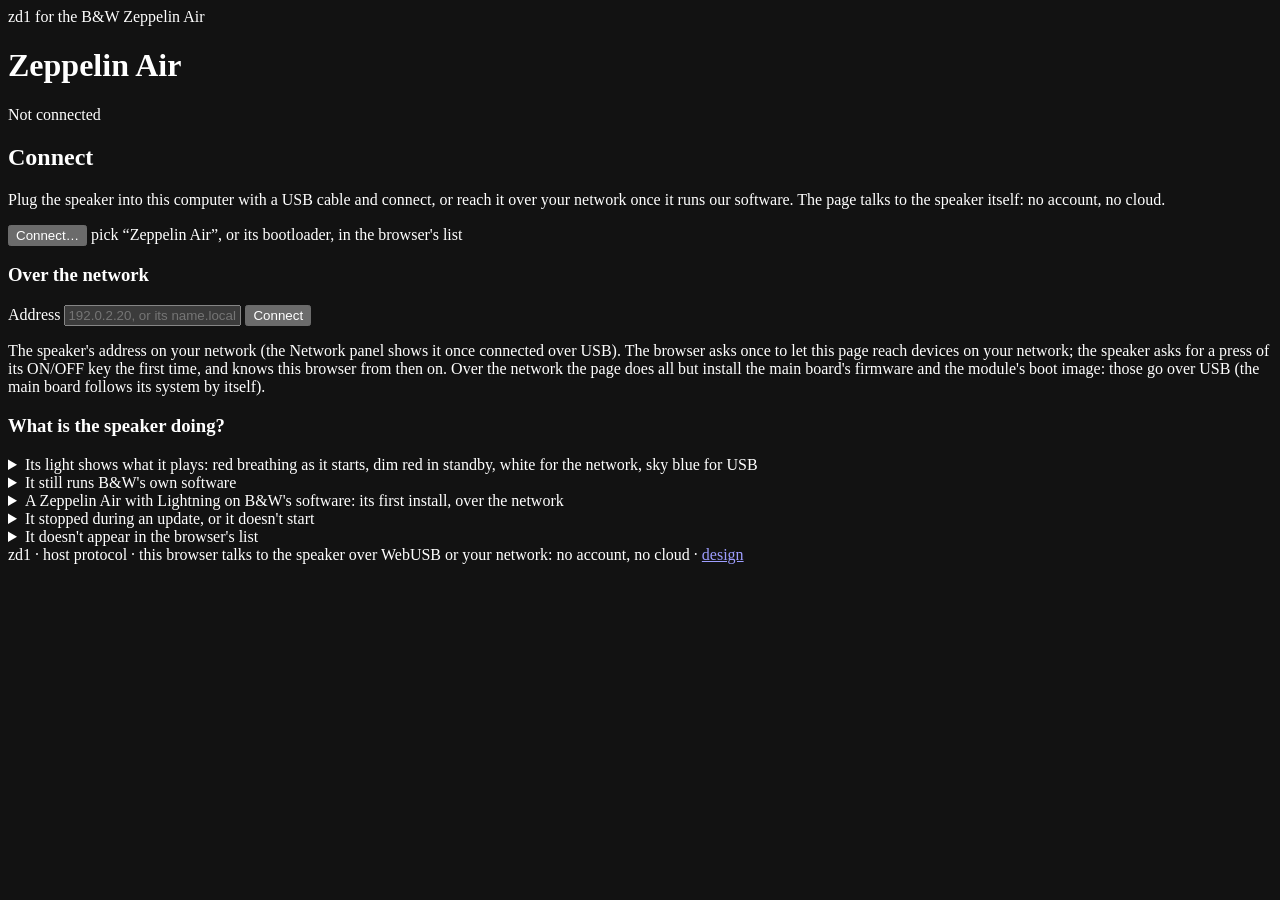
==== host/web/www/index.html @ bb0ea151 "Windows binds WinUSB to the host link by itself: Microsoft OS 2.0 descriptors Our firmware's vendor " ====
<!doctype html>
<html lang="en">
<head>
<meta charset="utf-8">
<link rel="icon" href="data:,"><!-- no icon: the browser asks for /favicon.ico otherwise, a 404 -->
<meta name="viewport" content="width=device-width, initial-scale=1">
<title>zd1 · Zeppelin Air</title>
<meta name="color-scheme" content="dark">
<link rel="stylesheet" href="style.css">
<script type="module" src="app.js"></script>
</head>
<body>
<nav class="nav">
  <span class="wordmark">zd1</span>
  <span class="nav-item">for the B&amp;W Zeppelin Air</span>
  <span class="grow"></span>
  <button type="button" id="disconnect" class="quiet" hidden>Disconnect</button>
</nav>

<!-- the speaker, drawn by js/zd-speaker.js as it is; its name, what it does, and (running) what it plays -->
<header class="hero">
  <zd-speaker id="art" mode="welcome"></zd-speaker>
  <h1 id="title">Zeppelin Air</h1>
  <p class="status" role="status"><i class="lamp" id="status-lamp"></i><span id="pill">Not connected</span></p>
  <div id="playing" class="playing" hidden>
    <div id="sources" class="segmented"></div>
    <div class="fader">
      <label for="volume">Volume</label>
      <input id="volume" type="range" min="0" max="71">
      <output id="volume-out"></output>
    </div>
    <div class="fader">
      <label for="bass">Bass</label>
      <input id="bass" type="range" min="0" max="4">
      <output id="bass-out"></output>
    </div>
    <p id="now" class="small"></p>
  </div>
</header>

<!-- the job strip: one, while anything runs; its outcome stays until closed -->
<section id="job" class="job" hidden aria-live="polite">
  <div class="row"><strong id="job-title"></strong><span id="job-phase" class="small"></span><span class="grow"></span>
    <button type="button" id="job-cancel" class="quiet" hidden>Stop</button>
    <button type="button" id="job-close" class="quiet" hidden>Close</button></div>
  <progress id="job-bar" max="1" value="0"></progress>
  <p id="job-now" class="small"></p>
  <p id="job-outcome"></p>
  <details><summary class="small">What it did</summary><pre id="job-log" class="log"></pre></details>
</section>

<main>
  <div id="notices" aria-live="polite"></div>

  <!-- not connected: a triage -->
  <section id="welcome" class="panel">
    <h2>Connect</h2>
    <div class="panel-body">
      <p class="lead">Plug the speaker into this computer with a USB cable and connect, or reach it over your network
         once it runs our software. The page talks to the speaker itself: no account, no cloud.</p>
      <p id="nousb" class="warn" hidden>This browser has no WebUSB: open the page in Chrome, Edge, Brave or Opera.</p>
      <div class="row"><button type="button" id="connect" class="primary">Connect…</button>
        <span class="small">pick “Zeppelin Air”, or its bootloader, in the browser's list</span></div>
      <h3>Over the network</h3>
      <form id="net-form" class="row">
        <label for="net-addr">Address</label>
        <input id="net-addr" autocomplete="off" spellcheck="false" placeholder="192.0.2.20, or its name.local">
        <button type="submit">Connect</button>
      </form>
      <p class="small">The speaker's address on your network (the Network panel shows it once connected over USB). The
         browser asks once to let this page reach devices on your network; the speaker asks for a press of its ON/OFF
         key the first time, and knows this browser from then on. Over the network the page does all but install the
         main board's firmware and the module's boot image: those go over USB (the main board follows its system by
         itself).</p>
      <h3>What is the speaker doing?</h3>
      <details class="triage">
        <summary>Its light shows what it plays: red breathing as it starts, dim red in standby, white for the network, sky blue for USB</summary>
        <p>It runs our firmware: connect. Changes need a press of its ON/OFF key the first time (its light flashes
           purple): a web page can't press it.</p>
      </details>
      <details class="triage">
        <summary>It still runs B&amp;W's own software</summary>
        <p>B&amp;W's firmware doesn't talk to this page and never shows up in the list. Start it in its bootloader
           instead: unplug its power, hold ON/OFF, plug the power in while holding it, then connect and pick the
           bootloader (<span class="data">03EB:2FF8</span>). The page offers the install from there.</p>
      </details>
      <details class="triage" id="zd1l">
        <summary>A Zeppelin Air with Lightning on B&amp;W's software: its first install, over the network</summary>
        <p>The Lightning model takes its first install over a network cable, through the updater its network module
           starts on its own (both chips from one file). Afterwards it is reachable over the network as above.</p>
        <ol>
          <li>Connect it to your router with an Ethernet cable.</li>
          <li>Unplug its power, hold ON/OFF, plug the power in while holding it: its light goes white, and its updater
             takes an address from your router (the router's list of devices shows it).</li>
          <li>Its address here, then Install: the page sends the release's file to it without seeing its answers (it
             doesn't let web pages read them), then waits for our software to answer at the same address.</li>
        </ol>
        <form id="zd1l-form" class="row">
          <label for="zd1l-addr">Address</label>
          <input id="zd1l-addr" autocomplete="off" spellcheck="false" placeholder="192.0.2.20">
          <button type="submit">Install…</button>
        </form>
        <p class="small">The way back is B&amp;W's own file the same way (blobs/zd1l/zd1lv20435.fw in the repository).
           If nothing answers within 15 minutes the speaker refused the file or took another address: its light and
           the router's list tell which.</p>
      </details>
      <details class="triage">
        <summary>It stopped during an update, or it doesn't start</summary>
        <p>It waits in its bootloader: connect and pick the bootloader. The page shows how far its firmware got and
           offers a repair or a backup this browser kept. If it isn't listed, hold ON/OFF while plugging its power in.</p>
      </details>
      <details class="triage">
        <summary>It doesn't appear in the browser's list</summary>
        <ul>
          <li>Use a USB cable that carries data (some only charge), straight to the computer.</li>
          <li>The browser: Chrome, Edge, Brave or Opera, on a desktop or on Android. Safari and Firefox have no WebUSB.</li>
          <li>Windows: our firmware brings its own driver setting (WinUSB). B&amp;W's bootloader doesn't: for it (the speaker
              in DFU, "AT32UC3A" in the Device Manager), install WinUSB once with <a href="https://zadig.akeo.ie">Zadig</a>
              (Options, List All Devices). Our firmware of a release before this one wants the same for its "Interface 3"
              only, never the whole speaker: sound and keys keep Windows' own drivers.</li>
          <li>Linux: give your user the device with this rule, then plug the speaker in again:
            <pre class="copy">sudo tee /etc/udev/rules.d/70-zd1.rules &lt;&lt;'EOF'
SUBSYSTEM=="usb", ATTR{idVendor}=="03eb", ATTR{idProduct}=="2fe0", TAG+="uaccess"
SUBSYSTEM=="usb", ATTR{idVendor}=="03eb", ATTR{idProduct}=="2ff8", TAG+="uaccess"
EOF
sudo udevadm control --reload-rules</pre></li>
        </ul>
      </details>
    </div>
  </section>

  <!-- the bootloader: the installer -->
  <section id="dfu" class="panel" hidden>
    <h2>Firmware</h2>
    <div class="panel-body">
      <p class="lead">Its firmware isn't running: the main board waits in its bootloader for firmware. It gets here when
         asked to (an install), when ON/OFF is held while it powers up, or when its firmware doesn't start.</p>
      <dl class="facts">
        <dt>Last boot</dt><dd id="dfu-boot"></dd>
        <dt>Network module</dt><dd id="dfu-module"></dd>
      </dl>
      <div id="dfu-primary" class="stack"></div>
      <h3>Backups this browser kept</h3>
      <div id="dfu-backups" class="list"></div>
      <details>
        <summary>Back to B&amp;W's software</summary>
        <p class="small">The module first (B&amp;W's update file, a .bcd: about 6.5 minutes), then the main board
           (B&amp;W's firmware .hex, or a backup from before our firmware). The speaker comes up as from the factory;
           this page sees nothing of it afterwards (B&amp;W's firmware has no link to it).</p>
        <div class="row"><label class="file button">Module image (.bcd)…<input id="rb-bcd" type="file" accept=".bcd"></label>
          <span id="rb-bcd-name" class="small data"></span></div>
        <div class="row"><label class="file button">Main board (.hex, .bin, .tar)…<input id="rb-mcu" type="file" accept=".hex,.bin,.tar"></label>
          <span id="rb-mcu-name" class="small data"></span></div>
        <button type="button" id="rb-go" class="danger" disabled>Roll back to B&amp;W's software</button>
      </details>
      <details>
        <summary>Advanced</summary>
        <div class="row">
          <button type="button" id="dfu-start">Start the firmware</button>
          <label class="file button">Install MCU firmware from a file…<input id="dfu-file" type="file" accept=".hex,.bin,.tar"></label>
        </div>
        <p class="small">Intel HEX, the app region's .bin, or a backup this page saved (.tar).</p>
      </details>
    </div>
  </section>

  <!-- running: our firmware -->
  <div id="app" hidden>
    <!-- only when a release is newer than what runs (software.js drawReleases) -->
    <section id="update" class="banner" hidden></section>

    <section id="network-panel" class="panel">
      <h2>Network</h2>
      <div class="panel-body">
        <dl class="facts">
          <dt>Wi-Fi</dt><dd id="wifi-now"></dd>
          <dt>Ethernet</dt><dd id="eth-now"></dd>
        </dl>
        <form id="name-form" class="row">
          <label for="name">Name</label>
          <input id="name" autocomplete="off" spellcheck="false" maxlength="63">
          <button type="submit">Save</button>
        </form>
        <h3>Known networks</h3>
        <p class="small">The speaker joins the first of these it sees. Their passphrases stay on the speaker.</p>
        <div id="known" class="list"></div>
        <div class="row">
          <button type="button" id="scan">Add a network…</button>
          <button type="button" id="hidden-net" class="quiet">A hidden network…</button>
          <span class="grow"></span>
          <button type="button" id="wifi-toggle" class="quiet"></button>
        </div>
        <div id="scan-list" class="list" hidden></div>
        <form id="join-form" class="stack" hidden>
          <div class="row"><label for="ssid">Network</label><input id="ssid" autocomplete="off" spellcheck="false" required maxlength="32"></div>
          <div class="row" id="pass-row"><label for="pass">Passphrase</label>
            <input id="pass" type="password" autocomplete="off" minlength="8" maxlength="63"></div>
          <div class="row" id="open-row"><span class="cap"></span>
            <label class="check"><input id="open" type="checkbox"> an open network (no passphrase)</label></div>
          <div class="row"><span class="cap"></span><button type="submit" class="primary">Join</button>
            <button id="join-cancel" type="button" class="quiet">Cancel</button></div>
          <p class="small">The passphrase stays on this computer: the page derives the WPA2 key from it, and only the key
             goes to the speaker.</p>
        </form>
        <p class="small">The speaker's radio is 802.11b/g: 2.4 GHz networks only. WPA2 and WPA2/WPA3 networks join;
           WPA3-only networks can't (its driver has no WPA3).</p>
        <details>
          <summary>Addresses</summary>
          <div id="addr"></div>
        </details>
      </div>
    </section>

    <section id="receivers-panel" class="panel">
      <h2>Receivers</h2>
      <div class="panel-body"><div id="receivers" class="stack"></div></div>
    </section>

    <section class="panel">
      <h2>Behaviour</h2>
      <div class="panel-body">
        <div class="row"><span class="cap">USB</span>
          <label class="check"><input id="auto-switch" type="checkbox"> a computer that starts playing over USB takes the speaker</label></div>
        <div class="row usb-only"><label for="amp">Amplifier</label>
          <select id="amp">
            <option value="auto">comes on with sound</option>
            <option value="deny">locked: stays off</option>
          </select>
          <span id="amp-now" class="small"></span></div>
        <div class="row"><label for="vol-cap">Volume cap</label>
          <select id="vol-cap"></select>
          <span class="small">the loudest the speaker plays, on every source, whatever sets the volume (its keys, the
            remote, the computer, AirPlay, Spotify, Snapcast)</span></div>
        <div class="row"><label for="amp-idle">Off after</label>
          <select id="amp-idle"></select>
          <span class="small">of silence (it comes back with the sound, the first seconds lost)</span></div>
      </div>
    </section>

    <section class="panel">
      <h2>Diagnostics</h2>
      <div class="panel-body">
        <details>
          <summary>Show the internals and the log</summary>
          <dl id="diag" class="facts data"></dl>
          <div class="row"><span class="small">The MCU's log</span><span class="grow"></span>
            <button type="button" id="report">Save a report</button>
            <button type="button" id="log-clear" class="quiet">Clear</button></div>
          <pre id="log" class="log"></pre>
        </details>
      </div>
    </section>

    <section id="software" class="panel">
      <h2>Software</h2>
      <div class="panel-body">
        <dl class="facts">
          <dt>Main board</dt><dd id="fw" class="data"></dd>
          <dt>Network module</dt><dd id="os" class="data"></dd>
          <dt>System slots</dt><dd id="slots" class="data"></dd>
        </dl>
        <div id="verdict" class="stack"></div>
        <div id="builds" class="stack" hidden></div>
        <div id="ways-back" class="row"></div>
        <details>
          <summary>Install from a file</summary>
          <div class="row">
            <label class="file button">A system image (.gz; over the network, .signed)…<input id="system-file" type="file" accept=".gz,.signed"></label>
            <label class="file button usb-only">MCU firmware (.hex, .bin, .tar)…<input id="mcu-file" type="file" accept=".hex,.bin,.tar"></label>
          </div>
        </details>
      </div>
    </section>

    <section class="panel">
      <h2>Advanced</h2>
      <div class="panel-body">
        <details>
          <summary>Debug services, the gate, settings, defaults</summary>
          <div class="row usb-only"><span class="cap">Debug</span><div id="debug" class="segmented"></div></div>
          <p class="small usb-only">A root shell (telnet 2323) and raw memory (23) on the network for anyone on it: off
             unless needed. Until the speaker powers off.</p>
          <div class="row usb-only"><span class="cap">Changes</span><span id="gate-now"></span><span class="grow"></span>
            <button type="button" id="gate-btn" class="quiet"></button></div>
          <div class="row net-only"><span class="cap">Paired</span><div id="controllers" class="list grow"></div></div>
          <div class="row"><span class="cap">Settings</span>
            <button type="button" id="export">Export…</button>
            <label class="file button">Import…<input id="import" type="file" accept=".txt,text/plain"></label></div>
          <div class="row"><span class="cap">Defaults</span>
            <button type="button" id="reset-settings" class="danger">Settings to their defaults</button>
            <button type="button" id="reset-all" class="danger">Everything, as from the factory</button></div>
        </details>
        <details id="console-pane" class="usb-only">
          <summary>The module's console</summary>
          <p class="small">The network module's serial console (its boot, BL1's and BL2's menus, our system's shell): a
             root shell on the module, open while this is unfolded.</p>
          <pre id="console" class="log"></pre>
          <div class="row"><input id="console-line" class="grow" autocomplete="off" spellcheck="false"
              placeholder="A line for the console: Enter sends it">
            <button type="button" id="console-ctrlc" class="quiet">Ctrl-C</button></div>
          <div class="row"><span class="cap">Recovery</span>
            <button type="button" id="console-esc">Into BL2…</button>
            <button type="button" id="console-restart" class="quiet">Restart the module</button></div>
        </details>
      </div>
    </section>
  </div>
</main>

<footer class="footer">zd1 · host protocol <span id="proto" class="data"></span> · this browser talks to the speaker over
  WebUSB or your network: no account, no cloud · <a href="design.html">design</a></footer>

<dialog id="press">
  <h2><i class="lamp on press-lamp"></i>Press ON/OFF on the speaker</h2>
  <p id="press-what">Its light flashes purple: a press there allows this change (and the next ones for 10 minutes). The
     press does nothing else.</p>
  <div class="row"><span class="grow"></span><button type="button" id="press-giveup" class="quiet">Give up</button></div>
</dialog>

<dialog id="grant">
  <h2>One more device to allow</h2>
  <p id="grant-what"></p>
  <p>The browser asks once which device this page may use: pick it in the list.</p>
  <div class="row"><span class="grow"></span><button type="button" id="grant-ok" class="primary">Allow…</button></div>
</dialog>

<dialog id="confirm">
  <h2 id="confirm-title">Confirm</h2>
  <p id="confirm-text"></p>
  <div class="row"><span class="grow"></span>
    <button type="button" id="confirm-no" class="quiet">Cancel</button>
    <button type="button" id="confirm-yes" class="primary">Go ahead</button></div>
</dialog>
</body>
</html>
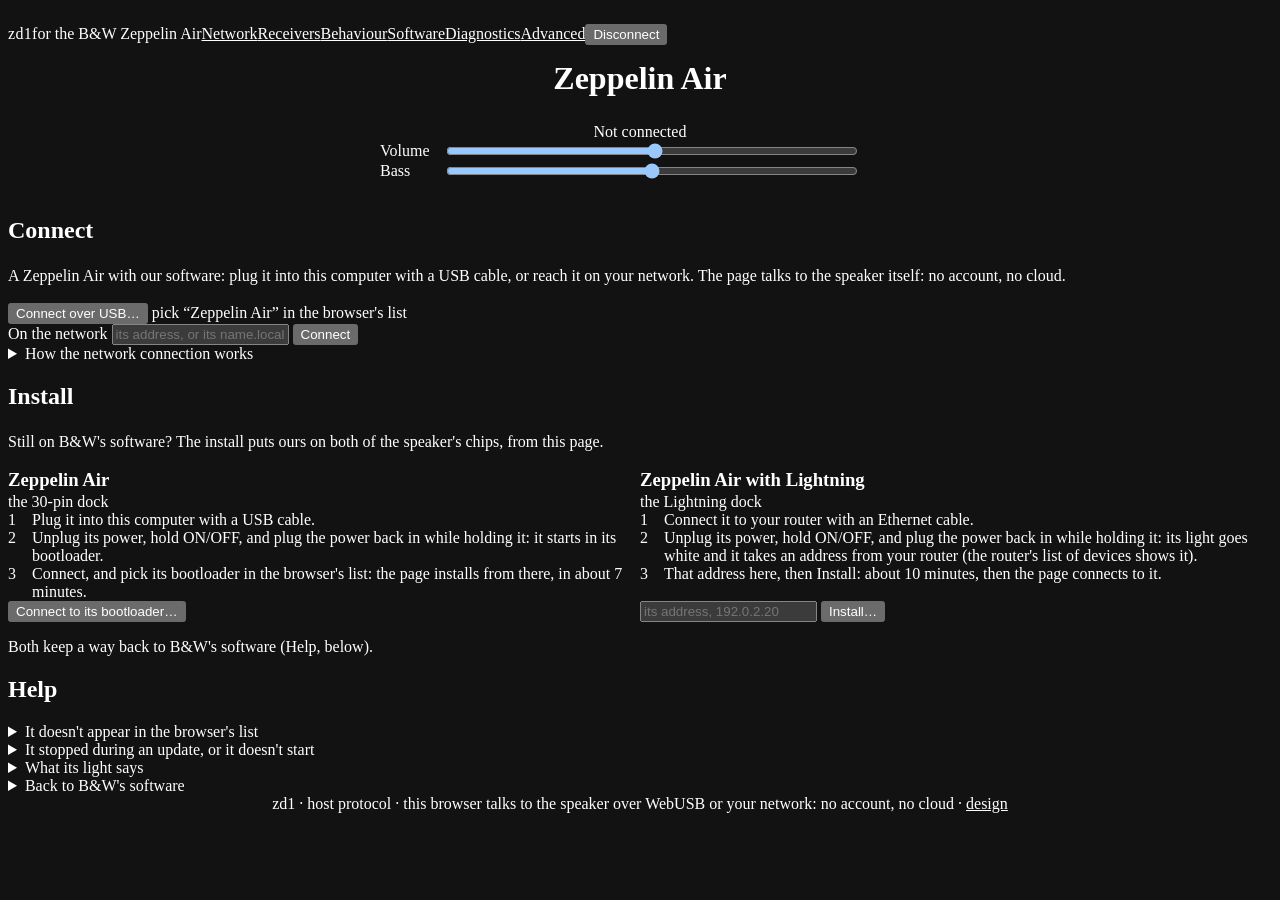
==== commit 87a36440: "The page: Connect, Install by model and Help; the bootloader's action first Not connected, the page " ====
--- a/host/web/www/index.html
+++ b/host/web/www/index.html
@@ -14,6 +14,11 @@
   <span class="wordmark">zd1</span>
   <span class="nav-item">for the B&amp;W Zeppelin Air</span>
   <span class="grow"></span>
+  <!-- the running speaker's panels, on this page (connection.js show) -->
+  <span id="nav-links" class="nav-links" hidden>
+    <a href="#network-panel">Network</a><a href="#receivers-panel">Receivers</a><a href="#behaviour-panel">Behaviour</a><a
+      href="#software">Software</a><a href="#diagnostics-panel">Diagnostics</a><a href="#advanced-panel">Advanced</a>
+  </span>
   <button type="button" id="disconnect" class="quiet" hidden>Disconnect</button>
 </nav>
 
@@ -52,72 +57,82 @@
 <main>
   <div id="notices" aria-live="polite"></div>
 
-  <!-- not connected: a triage -->
+  <!-- not connected: a speaker of ours to connect to, a first install by model, help -->
   <section id="welcome" class="panel">
     <h2>Connect</h2>
     <div class="panel-body">
-      <p class="lead">Plug the speaker into this computer with a USB cable and connect, or reach it over your network
-         once it runs our software. The page talks to the speaker itself: no account, no cloud.</p>
+      <p class="lead">A Zeppelin Air with our software: plug it into this computer with a USB cable, or reach it on
+         your network. The page talks to the speaker itself: no account, no cloud.</p>
       <p id="nousb" class="warn" hidden>This browser has no WebUSB: open the page in Chrome, Edge, Brave or Opera.</p>
-      <div class="row"><button type="button" id="connect" class="primary">Connect…</button>
-        <span class="small">pick “Zeppelin Air”, or its bootloader, in the browser's list</span></div>
-      <h3>Over the network</h3>
+      <div class="row"><button type="button" id="connect" class="primary">Connect over USB…</button>
+        <span class="small">pick “Zeppelin Air” in the browser's list</span></div>
       <form id="net-form" class="row">
-        <label for="net-addr">Address</label>
-        <input id="net-addr" autocomplete="off" spellcheck="false" placeholder="192.0.2.20, or its name.local">
+        <label for="net-addr">On the network</label>
+        <input id="net-addr" class="grow" autocomplete="off" spellcheck="false" placeholder="its address, or its name.local">
         <button type="submit">Connect</button>
       </form>
-      <p class="small">The speaker's address on your network (the Network panel shows it once connected over USB). The
-         browser asks once to let this page reach devices on your network; the speaker asks for a press of its ON/OFF
-         key the first time, and knows this browser from then on. Over the network the page does all but install the
-         main board's firmware and the module's boot image: those go over USB (the main board follows its system by
-         itself).</p>
-      <h3>What is the speaker doing?</h3>
-      <details class="triage">
-        <summary>Its light shows what it plays: red breathing as it starts, dim red in standby, white for the network, sky blue for USB</summary>
-        <p>It runs our firmware: connect. Changes need a press of its ON/OFF key the first time (its light flashes
-           purple): a web page can't press it.</p>
-      </details>
-      <details class="triage">
-        <summary>It still runs B&amp;W's own software</summary>
-        <p>B&amp;W's firmware doesn't talk to this page and never shows up in the list. Start it in its bootloader
-           instead: unplug its power, hold ON/OFF, plug the power in while holding it, then connect and pick the
-           bootloader (<span class="data">03EB:2FF8</span>). The page offers the install from there.</p>
-      </details>
-      <details class="triage" id="zd1l">
-        <summary>A Zeppelin Air with Lightning on B&amp;W's software: its first install, over the network</summary>
-        <p>The Lightning model takes its first install over a network cable, through the updater its network module
-           starts on its own (both chips from one file). Afterwards it is reachable over the network as above.</p>
-        <ol>
-          <li>Connect it to your router with an Ethernet cable.</li>
-          <li>Unplug its power, hold ON/OFF, plug the power in while holding it: its light goes white, and its updater
-             takes an address from your router (the router's list of devices shows it).</li>
-          <li>Its address here, then Install: the page sends the release's file to it without seeing its answers (it
-             doesn't let web pages read them), then waits for our software to answer at the same address.</li>
-        </ol>
-        <form id="zd1l-form" class="row">
-          <label for="zd1l-addr">Address</label>
-          <input id="zd1l-addr" autocomplete="off" spellcheck="false" placeholder="192.0.2.20">
-          <button type="submit">Install…</button>
-        </form>
-        <p class="small">The way back is B&amp;W's own file the same way (blobs/zd1l/zd1lv20435.fw in the repository).
-           If nothing answers within 15 minutes the speaker refused the file or took another address: its light and
-           the router's list tell which.</p>
-      </details>
-      <details class="triage">
-        <summary>It stopped during an update, or it doesn't start</summary>
-        <p>It waits in its bootloader: connect and pick the bootloader. The page shows how far its firmware got and
-           offers a repair or a backup this browser kept. If it isn't listed, hold ON/OFF while plugging its power in.</p>
-      </details>
+      <details>
+        <summary class="small">How the network connection works</summary>
+        <p class="small">The Network panel shows the speaker's address once connected over USB. The browser asks once to
+           let this page reach devices on your network; the speaker asks for ON/OFF held 5 s the first time, and knows
+           this browser from then on. Over the network the page does everything but the main board's firmware and the
+           module's boot image, which go over USB (the main board follows its system by itself).</p>
+      </details>
+    </div>
+  </section>
+
+  <section id="install" class="panel">
+    <h2>Install</h2>
+    <div class="panel-body">
+      <p class="lead">Still on B&amp;W's software? The install puts ours on both of the speaker's chips, from this
+         page.</p>
+      <p id="install-release" class="small"></p>
+      <div class="choices">
+        <article class="choice">
+          <h3>Zeppelin Air</h3>
+          <p class="small">the 30-pin dock</p>
+          <ol class="steps">
+            <li>Plug it into this computer with a USB cable.</li>
+            <li>Unplug its power, hold ON/OFF, and plug the power back in while holding it: it starts in its
+                bootloader.</li>
+            <li>Connect, and pick its bootloader in the browser's list: the page installs from there, in about 7
+                minutes.</li>
+          </ol>
+          <div class="row"><button type="button" id="connect-dfu">Connect to its bootloader…</button></div>
+        </article>
+        <article class="choice">
+          <h3>Zeppelin Air with Lightning</h3>
+          <p class="small">the Lightning dock</p>
+          <ol class="steps">
+            <li>Connect it to your router with an Ethernet cable.</li>
+            <li>Unplug its power, hold ON/OFF, and plug the power back in while holding it: its light goes white and
+                it takes an address from your router (the router's list of devices shows it).</li>
+            <li>That address here, then Install: about 10 minutes, then the page connects to it.</li>
+          </ol>
+          <form id="zd1l-form" class="row">
+            <input id="zd1l-addr" class="grow" autocomplete="off" spellcheck="false" placeholder="its address, 192.0.2.20" aria-label="Its address">
+            <button type="submit">Install…</button>
+          </form>
+        </article>
+      </div>
+      <p class="small">Both keep a way back to B&amp;W's software (Help, below).</p>
+    </div>
+  </section>
+
+  <section id="help" class="panel">
+    <h2>Help</h2>
+    <div class="panel-body">
       <details class="triage">
         <summary>It doesn't appear in the browser's list</summary>
         <ul>
+          <li>B&amp;W's software never appears: start the speaker in its bootloader (Install, above).</li>
           <li>Use a USB cable that carries data (some only charge), straight to the computer.</li>
           <li>The browser: Chrome, Edge, Brave or Opera, on a desktop or on Android. Safari and Firefox have no WebUSB.</li>
-          <li>Windows: our firmware brings its own driver setting (WinUSB). B&amp;W's bootloader doesn't: for it (the speaker
-              in DFU, "AT32UC3A" in the Device Manager), install WinUSB once with <a href="https://zadig.akeo.ie">Zadig</a>
-              (Options, List All Devices). Our firmware of a release before this one wants the same for its "Interface 3"
-              only, never the whole speaker: sound and keys keep Windows' own drivers.</li>
+          <li>Windows: our firmware brings its own driver setting (WinUSB). B&amp;W's bootloader doesn't: for it (the
+              speaker in its bootloader, "AT32UC3A" in the Device Manager), install WinUSB once with
+              <a href="https://zadig.akeo.ie">Zadig</a> (Options, List All Devices). Our firmware of a release before
+              this one wants the same for its "Interface 3" only, never the whole speaker: sound and keys keep
+              Windows' own drivers.</li>
           <li>Linux: give your user the device with this rule, then plug the speaker in again:
             <pre class="copy">sudo tee /etc/udev/rules.d/70-zd1.rules &lt;&lt;'EOF'
 SUBSYSTEM=="usb", ATTR{idVendor}=="03eb", ATTR{idProduct}=="2fe0", TAG+="uaccess"
@@ -126,6 +141,29 @@
 sudo udevadm control --reload-rules</pre></li>
         </ul>
       </details>
+      <details class="triage">
+        <summary>It stopped during an update, or it doesn't start</summary>
+        <p>It waits in its bootloader: connect and pick the bootloader. The page shows how far its firmware got and
+           offers a repair, or a backup this browser kept. If it isn't listed, hold ON/OFF while plugging its power in.</p>
+      </details>
+      <details class="triage">
+        <summary>What its light says</summary>
+        <dl class="facts">
+          <dt>Red, breathing</dt><dd>starting</dd>
+          <dt>Dim red</dt><dd>standby</dd>
+          <dt>White</dt><dd>playing from the network; on the Lightning model held at power-up, its updater waiting</dd>
+          <dt>Sky blue</dt><dd>playing from USB</dd>
+          <dt>Purple, flashing</dt><dd>a change waits for a press of ON/OFF</dd>
+          <dt>Amber, flashing</dt><dd>an update over the network waits for ON/OFF held 5 s</dd>
+        </dl>
+      </details>
+      <details class="triage">
+        <summary>Back to B&amp;W's software</summary>
+        <p>The Zeppelin Air: connect to its bootloader (Install, above) and choose “Back to B&amp;W's software” there,
+           with B&amp;W's update file and its main board's firmware, or a backup this page kept. The Lightning model:
+           B&amp;W's own file through its updater, the way the install went (<span class="data">zd1lv20435.fw</span>,
+           in the repository's <span class="data">blobs/zd1l</span>).</p>
+      </details>
     </div>
   </section>
 
@@ -133,15 +171,18 @@
   <section id="dfu" class="panel" hidden>
     <h2>Firmware</h2>
     <div class="panel-body">
-      <p class="lead">Its firmware isn't running: the main board waits in its bootloader for firmware. It gets here when
-         asked to (an install), when ON/OFF is held while it powers up, or when its firmware doesn't start.</p>
+      <p id="dfu-lead" class="lead"></p>
+      <div id="dfu-primary"></div>
       <dl class="facts">
         <dt>Last boot</dt><dd id="dfu-boot"></dd>
         <dt>Network module</dt><dd id="dfu-module"></dd>
       </dl>
-      <div id="dfu-primary" class="stack"></div>
-      <h3>Backups this browser kept</h3>
-      <div id="dfu-backups" class="list"></div>
+      <p class="small">The main board waits here for firmware when asked to (an install), when ON/OFF is held while it
+         powers up, or when its firmware doesn't start.</p>
+      <div id="dfu-kept" hidden>
+        <h3>Backups this browser kept</h3>
+        <div id="dfu-backups" class="list"></div>
+      </div>
       <details>
         <summary>Back to B&amp;W's software</summary>
         <p class="small">The module first (B&amp;W's update file, a .bcd: about 6.5 minutes), then the main board
@@ -216,7 +257,7 @@
       <div class="panel-body"><div id="receivers" class="stack"></div></div>
     </section>
 
-    <section class="panel">
+    <section id="behaviour-panel" class="panel">
       <h2>Behaviour</h2>
       <div class="panel-body">
         <div class="row"><span class="cap">USB</span>
@@ -229,25 +270,10 @@
           <span id="amp-now" class="small"></span></div>
         <div class="row"><label for="vol-cap">Volume cap</label>
           <select id="vol-cap"></select>
-          <span class="small">the loudest the speaker plays, on every source, whatever sets the volume (its keys, the
-            remote, the computer, AirPlay, Spotify, Snapcast)</span></div>
+          <span class="small">the loudest it plays, whatever sets the volume</span></div>
         <div class="row"><label for="amp-idle">Off after</label>
           <select id="amp-idle"></select>
           <span class="small">of silence (it comes back with the sound, the first seconds lost)</span></div>
-      </div>
-    </section>
-
-    <section class="panel">
-      <h2>Diagnostics</h2>
-      <div class="panel-body">
-        <details>
-          <summary>Show the internals and the log</summary>
-          <dl id="diag" class="facts data"></dl>
-          <div class="row"><span class="small">The MCU's log</span><span class="grow"></span>
-            <button type="button" id="report">Save a report</button>
-            <button type="button" id="log-clear" class="quiet">Clear</button></div>
-          <pre id="log" class="log"></pre>
-        </details>
       </div>
     </section>
 
@@ -272,7 +298,21 @@
       </div>
     </section>
 
-    <section class="panel">
+    <section id="diagnostics-panel" class="panel">
+      <h2>Diagnostics</h2>
+      <div class="panel-body">
+        <details>
+          <summary>Show the internals and the log</summary>
+          <dl id="diag" class="facts data"></dl>
+          <div class="row"><span class="small">The MCU's log</span><span class="grow"></span>
+            <button type="button" id="report">Save a report</button>
+            <button type="button" id="log-clear" class="quiet">Clear</button></div>
+          <pre id="log" class="log"></pre>
+        </details>
+      </div>
+    </section>
+
+    <section id="advanced-panel" class="panel">
       <h2>Advanced</h2>
       <div class="panel-body">
         <details>
--- a/host/web/www/style.css
+++ b/host/web/www/style.css
@@ -0,0 +1,24 @@
+/* The page's styles: the design system (docs/web.md, "Design system"), in cascade layers so that order, not
+ * specificity, decides: tokens < base < layout < components < page. design.html shows every component. */
+@layer tokens, base, layout, components, page;
+
+@import url("css/tokens.css") layer(tokens);
+@import url("css/base.css") layer(base);
+@import url("css/layout.css") layer(layout);
+@import url("css/components/lamp.css") layer(components);
+@import url("css/components/button.css") layer(components);
+@import url("css/components/segmented.css") layer(components);
+@import url("css/components/switch.css") layer(components);
+@import url("css/components/field.css") layer(components);
+@import url("css/components/slider.css") layer(components);
+@import url("css/components/panel.css") layer(components);
+@import url("css/components/list.css") layer(components);
+@import url("css/components/tag.css") layer(components);
+@import url("css/components/notice.css") layer(components);
+@import url("css/components/banner.css") layer(components);
+@import url("css/components/choice.css") layer(components);
+@import url("css/components/progress.css") layer(components);
+@import url("css/components/dialog.css") layer(components);
+@import url("css/components/terminal.css") layer(components);
+@import url("css/components/disclosure.css") layer(components);
+@import url("css/page.css") layer(page);
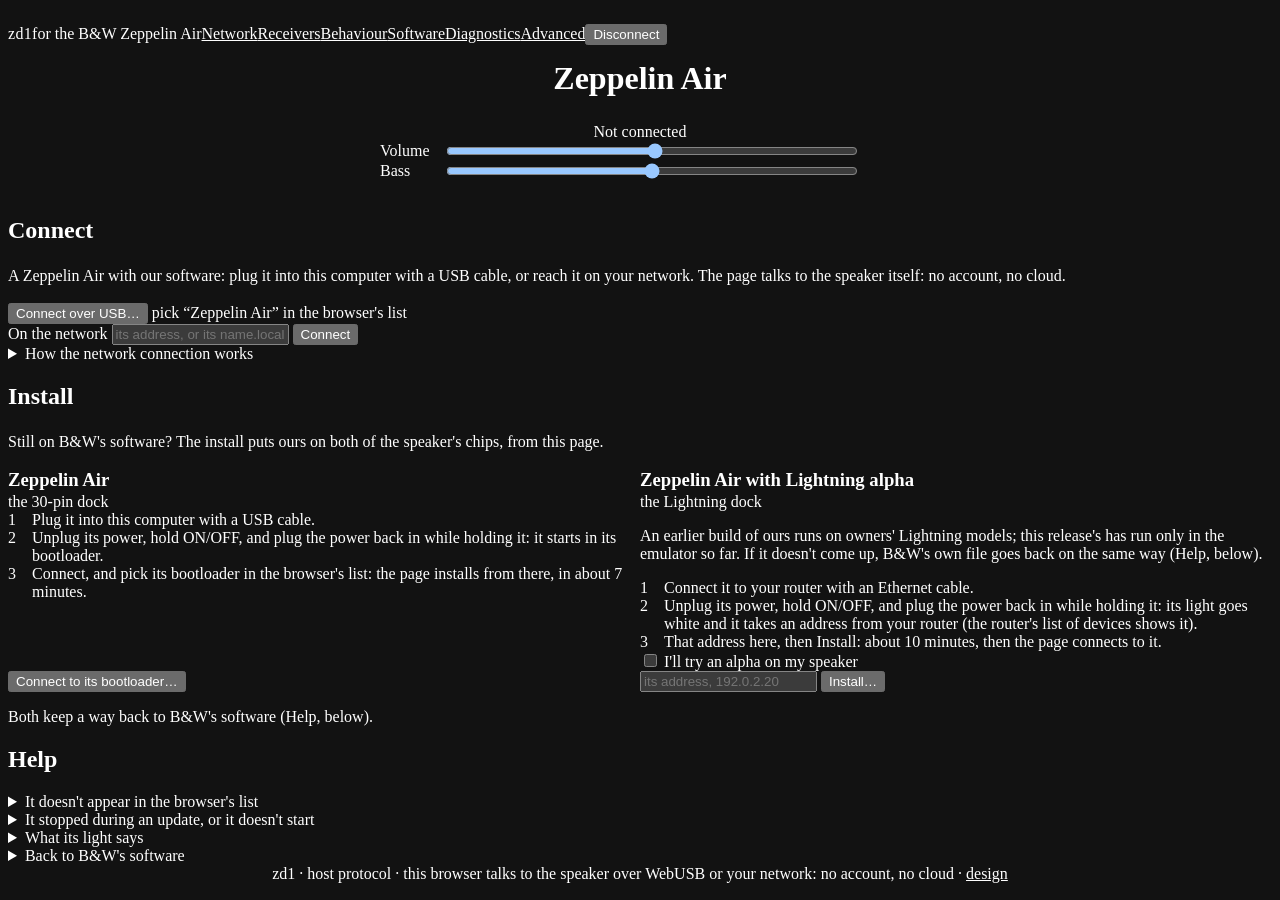
==== commit d033b571: "The page offers the Lightning model's install as an alpha Its card says this release has run on a Li" ====
--- a/host/web/www/index.html
+++ b/host/web/www/index.html
@@ -101,18 +101,23 @@
           <div class="row"><button type="button" id="connect-dfu">Connect to its bootloader…</button></div>
         </article>
         <article class="choice">
-          <h3>Zeppelin Air with Lightning</h3>
+          <h3>Zeppelin Air with Lightning <span class="tag">alpha</span></h3>
           <p class="small">the Lightning dock</p>
+          <p class="small">An earlier build of ours runs on owners' Lightning models; this release's has run only in the
+             emulator so far. If it doesn't come up, B&amp;W's own file goes back on the same way (Help, below).</p>
           <ol class="steps">
             <li>Connect it to your router with an Ethernet cable.</li>
             <li>Unplug its power, hold ON/OFF, and plug the power back in while holding it: its light goes white and
                 it takes an address from your router (the router's list of devices shows it).</li>
             <li>That address here, then Install: about 10 minutes, then the page connects to it.</li>
           </ol>
-          <form id="zd1l-form" class="row">
-            <input id="zd1l-addr" class="grow" autocomplete="off" spellcheck="false" placeholder="its address, 192.0.2.20" aria-label="Its address">
-            <button type="submit">Install…</button>
-          </form>
+          <div class="stack">
+            <label class="check"><input id="zd1l-alpha" type="checkbox"> I'll try an alpha on my speaker</label>
+            <form id="zd1l-form" class="row">
+              <input id="zd1l-addr" class="grow" autocomplete="off" spellcheck="false" placeholder="its address, 192.0.2.20" aria-label="Its address">
+              <button type="submit">Install…</button>
+            </form>
+          </div>
         </article>
       </div>
       <p class="small">Both keep a way back to B&amp;W's software (Help, below).</p>
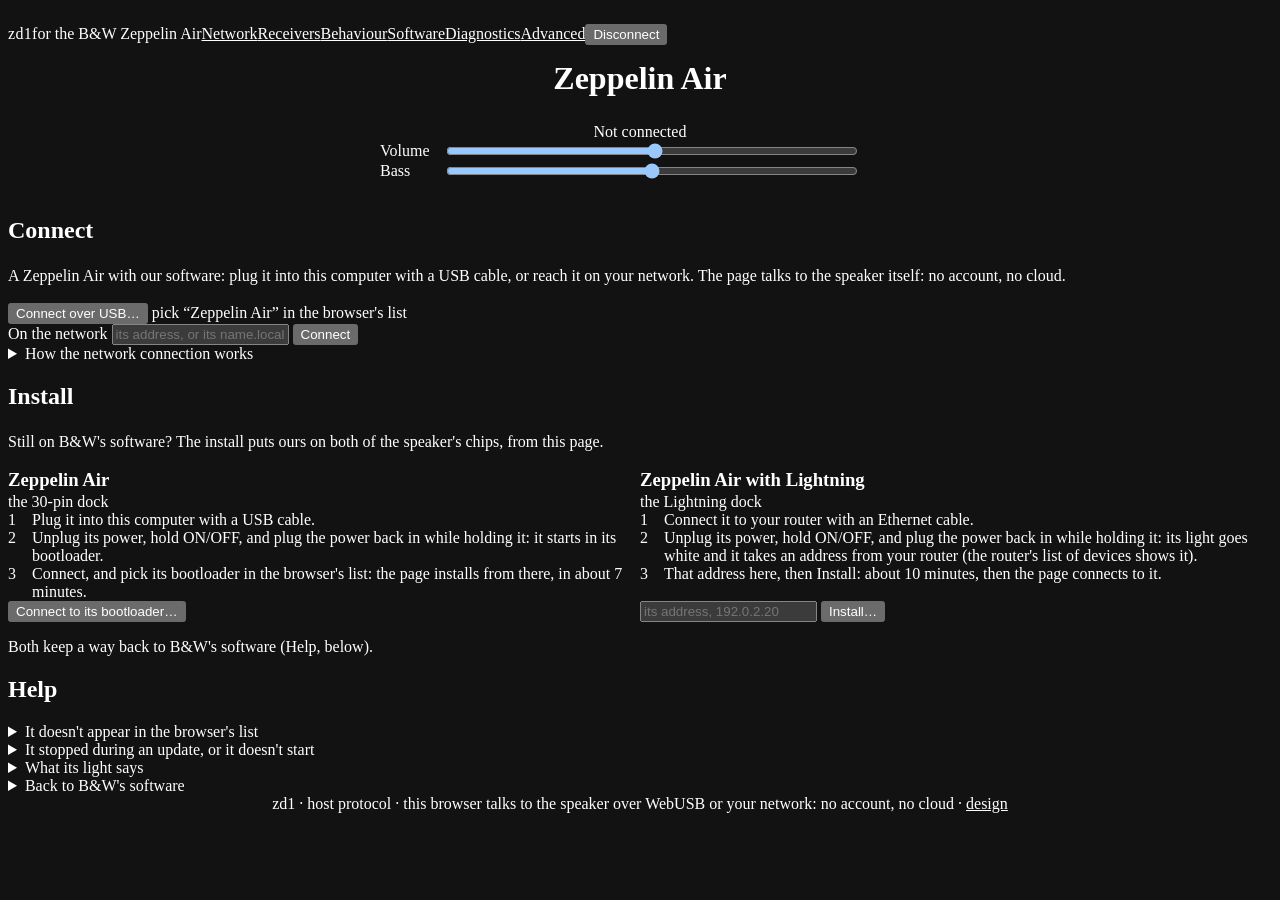
==== commit 6f8ad50a: "The Lightning model out of alpha: the page installs it without the tick The card's alpha tag and its" ====
--- a/host/web/www/index.html
+++ b/host/web/www/index.html
@@ -101,23 +101,18 @@
           <div class="row"><button type="button" id="connect-dfu">Connect to its bootloader…</button></div>
         </article>
         <article class="choice">
-          <h3>Zeppelin Air with Lightning <span class="tag">alpha</span></h3>
+          <h3>Zeppelin Air with Lightning</h3>
           <p class="small">the Lightning dock</p>
-          <p class="small">An earlier build of ours runs on owners' Lightning models; this release's has run only in the
-             emulator so far. If it doesn't come up, B&amp;W's own file goes back on the same way (Help, below).</p>
           <ol class="steps">
             <li>Connect it to your router with an Ethernet cable.</li>
             <li>Unplug its power, hold ON/OFF, and plug the power back in while holding it: its light goes white and
                 it takes an address from your router (the router's list of devices shows it).</li>
             <li>That address here, then Install: about 10 minutes, then the page connects to it.</li>
           </ol>
-          <div class="stack">
-            <label class="check"><input id="zd1l-alpha" type="checkbox"> I'll try an alpha on my speaker</label>
-            <form id="zd1l-form" class="row">
-              <input id="zd1l-addr" class="grow" autocomplete="off" spellcheck="false" placeholder="its address, 192.0.2.20" aria-label="Its address">
-              <button type="submit">Install…</button>
-            </form>
-          </div>
+          <form id="zd1l-form" class="row">
+            <input id="zd1l-addr" class="grow" autocomplete="off" spellcheck="false" placeholder="its address, 192.0.2.20" aria-label="Its address">
+            <button type="submit">Install…</button>
+          </form>
         </article>
       </div>
       <p class="small">Both keep a way back to B&amp;W's software (Help, below).</p>
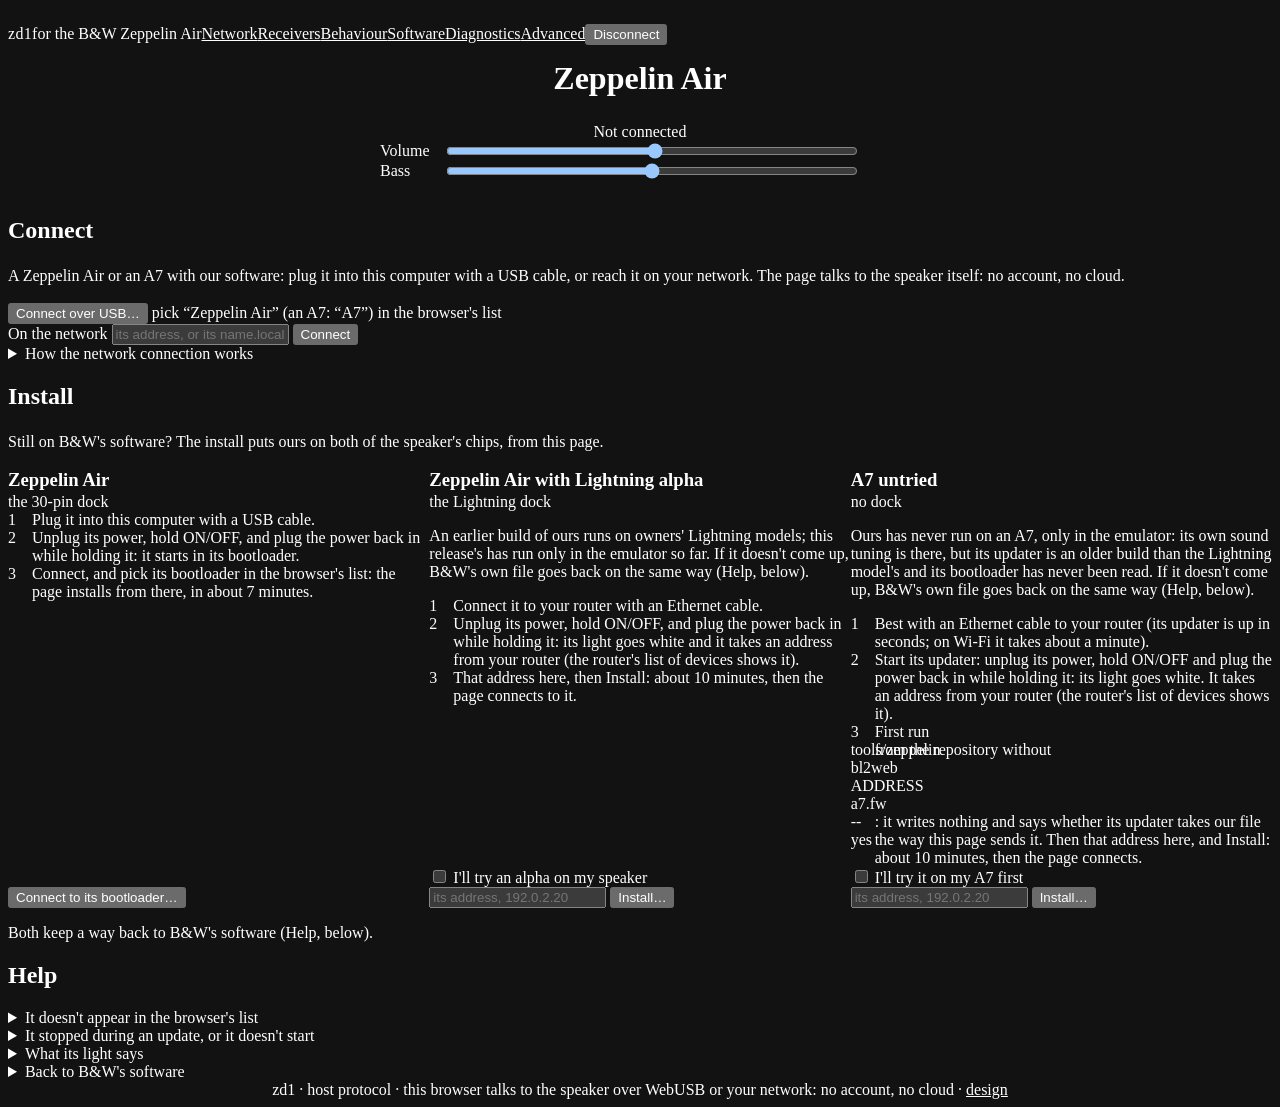
==== commit 940dc18d: "The page: the A7's install card, the model in Software, the A7's outline js/zd1l.js becomes js/fwins" ====
--- a/host/web/www/index.html
+++ b/host/web/www/index.html
@@ -61,11 +61,11 @@
   <section id="welcome" class="panel">
     <h2>Connect</h2>
     <div class="panel-body">
-      <p class="lead">A Zeppelin Air with our software: plug it into this computer with a USB cable, or reach it on
+      <p class="lead">A Zeppelin Air or an A7 with our software: plug it into this computer with a USB cable, or reach it on
          your network. The page talks to the speaker itself: no account, no cloud.</p>
       <p id="nousb" class="warn" hidden>This browser has no WebUSB: open the page in Chrome, Edge, Brave or Opera.</p>
       <div class="row"><button type="button" id="connect" class="primary">Connect over USB…</button>
-        <span class="small">pick “Zeppelin Air” in the browser's list</span></div>
+        <span class="small">pick “Zeppelin Air” (an A7: “A7”) in the browser's list</span></div>
       <form id="net-form" class="row">
         <label for="net-addr">On the network</label>
         <input id="net-addr" class="grow" autocomplete="off" spellcheck="false" placeholder="its address, or its name.local">
@@ -101,18 +101,46 @@
           <div class="row"><button type="button" id="connect-dfu">Connect to its bootloader…</button></div>
         </article>
         <article class="choice">
-          <h3>Zeppelin Air with Lightning</h3>
+          <h3>Zeppelin Air with Lightning <span class="tag">alpha</span></h3>
           <p class="small">the Lightning dock</p>
+          <p class="small">An earlier build of ours runs on owners' Lightning models; this release's has run only in the
+             emulator so far. If it doesn't come up, B&amp;W's own file goes back on the same way (Help, below).</p>
           <ol class="steps">
             <li>Connect it to your router with an Ethernet cable.</li>
             <li>Unplug its power, hold ON/OFF, and plug the power back in while holding it: its light goes white and
                 it takes an address from your router (the router's list of devices shows it).</li>
             <li>That address here, then Install: about 10 minutes, then the page connects to it.</li>
           </ol>
-          <form id="zd1l-form" class="row">
-            <input id="zd1l-addr" class="grow" autocomplete="off" spellcheck="false" placeholder="its address, 192.0.2.20" aria-label="Its address">
-            <button type="submit">Install…</button>
-          </form>
+          <div class="stack">
+            <label class="check"><input id="zd1l-try" type="checkbox"> I'll try an alpha on my speaker</label>
+            <form id="zd1l-form" class="row">
+              <input id="zd1l-addr" class="grow" autocomplete="off" spellcheck="false" placeholder="its address, 192.0.2.20" aria-label="Its address">
+              <button type="submit">Install…</button>
+            </form>
+          </div>
+        </article>
+        <article class="choice">
+          <h3>A7 <span class="tag">untried</span></h3>
+          <p class="small">no dock</p>
+          <p class="small">Ours has never run on an A7, only in the emulator: its own sound tuning is there, but its
+             updater is an older build than the Lightning model's and its bootloader has never been read. If it doesn't
+             come up, B&amp;W's own file goes back on the same way (Help, below).</p>
+          <ol class="steps">
+            <li>Best with an Ethernet cable to your router (its updater is up in seconds; on Wi-Fi it takes about a
+                minute).</li>
+            <li>Start its updater: unplug its power, hold ON/OFF and plug the power back in while holding it: its light
+                goes white. It takes an address from your router (the router's list of devices shows it).</li>
+            <li>First run <span class="data">tools/zeppelin bl2web ADDRESS a7.fw</span> from the repository without
+                <span class="data">--yes</span>: it writes nothing and says whether its updater takes our file the way
+                this page sends it. Then that address here, and Install: about 10 minutes, then the page connects.</li>
+          </ol>
+          <div class="stack">
+            <label class="check"><input id="a7-try" type="checkbox"> I'll try it on my A7 first</label>
+            <form id="a7-form" class="row">
+              <input id="a7-addr" class="grow" autocomplete="off" spellcheck="false" placeholder="its address, 192.0.2.20" aria-label="The A7's address">
+              <button type="submit">Install…</button>
+            </form>
+          </div>
         </article>
       </div>
       <p class="small">Both keep a way back to B&amp;W's software (Help, below).</p>
@@ -151,7 +179,8 @@
         <dl class="facts">
           <dt>Red, breathing</dt><dd>starting</dd>
           <dt>Dim red</dt><dd>standby</dd>
-          <dt>White</dt><dd>playing from the network; on the Lightning model held at power-up, its updater waiting</dd>
+          <dt>White</dt><dd>playing from the network; on the Lightning model (and, we expect, the A7) held at
+              power-up, its updater waiting</dd>
           <dt>Sky blue</dt><dd>playing from USB</dd>
           <dt>Purple, flashing</dt><dd>a change waits for a press of ON/OFF</dd>
           <dt>Amber, flashing</dt><dd>an update over the network waits for ON/OFF held 5 s</dd>
@@ -160,9 +189,10 @@
       <details class="triage">
         <summary>Back to B&amp;W's software</summary>
         <p>The Zeppelin Air: connect to its bootloader (Install, above) and choose “Back to B&amp;W's software” there,
-           with B&amp;W's update file and its main board's firmware, or a backup this page kept. The Lightning model:
-           B&amp;W's own file through its updater, the way the install went (<span class="data">zd1lv20435.fw</span>,
-           in the repository's <span class="data">blobs/zd1l</span>).</p>
+           with B&amp;W's update file and its main board's firmware, or a backup this page kept. The Lightning model and
+           the A7: B&amp;W's own file through its updater, the way the install went (<span class="data">zd1lv20435.fw</span>
+           in the repository's <span class="data">blobs/zd1l</span>, <span class="data">a7v20477.fw</span> in
+           <span class="data">blobs/a7</span>).</p>
       </details>
     </div>
   </section>
@@ -281,6 +311,7 @@
       <h2>Software</h2>
       <div class="panel-body">
         <dl class="facts">
+          <dt>Model</dt><dd id="model"></dd>
           <dt>Main board</dt><dd id="fw" class="data"></dd>
           <dt>Network module</dt><dd id="os" class="data"></dd>
           <dt>System slots</dt><dd id="slots" class="data"></dd>
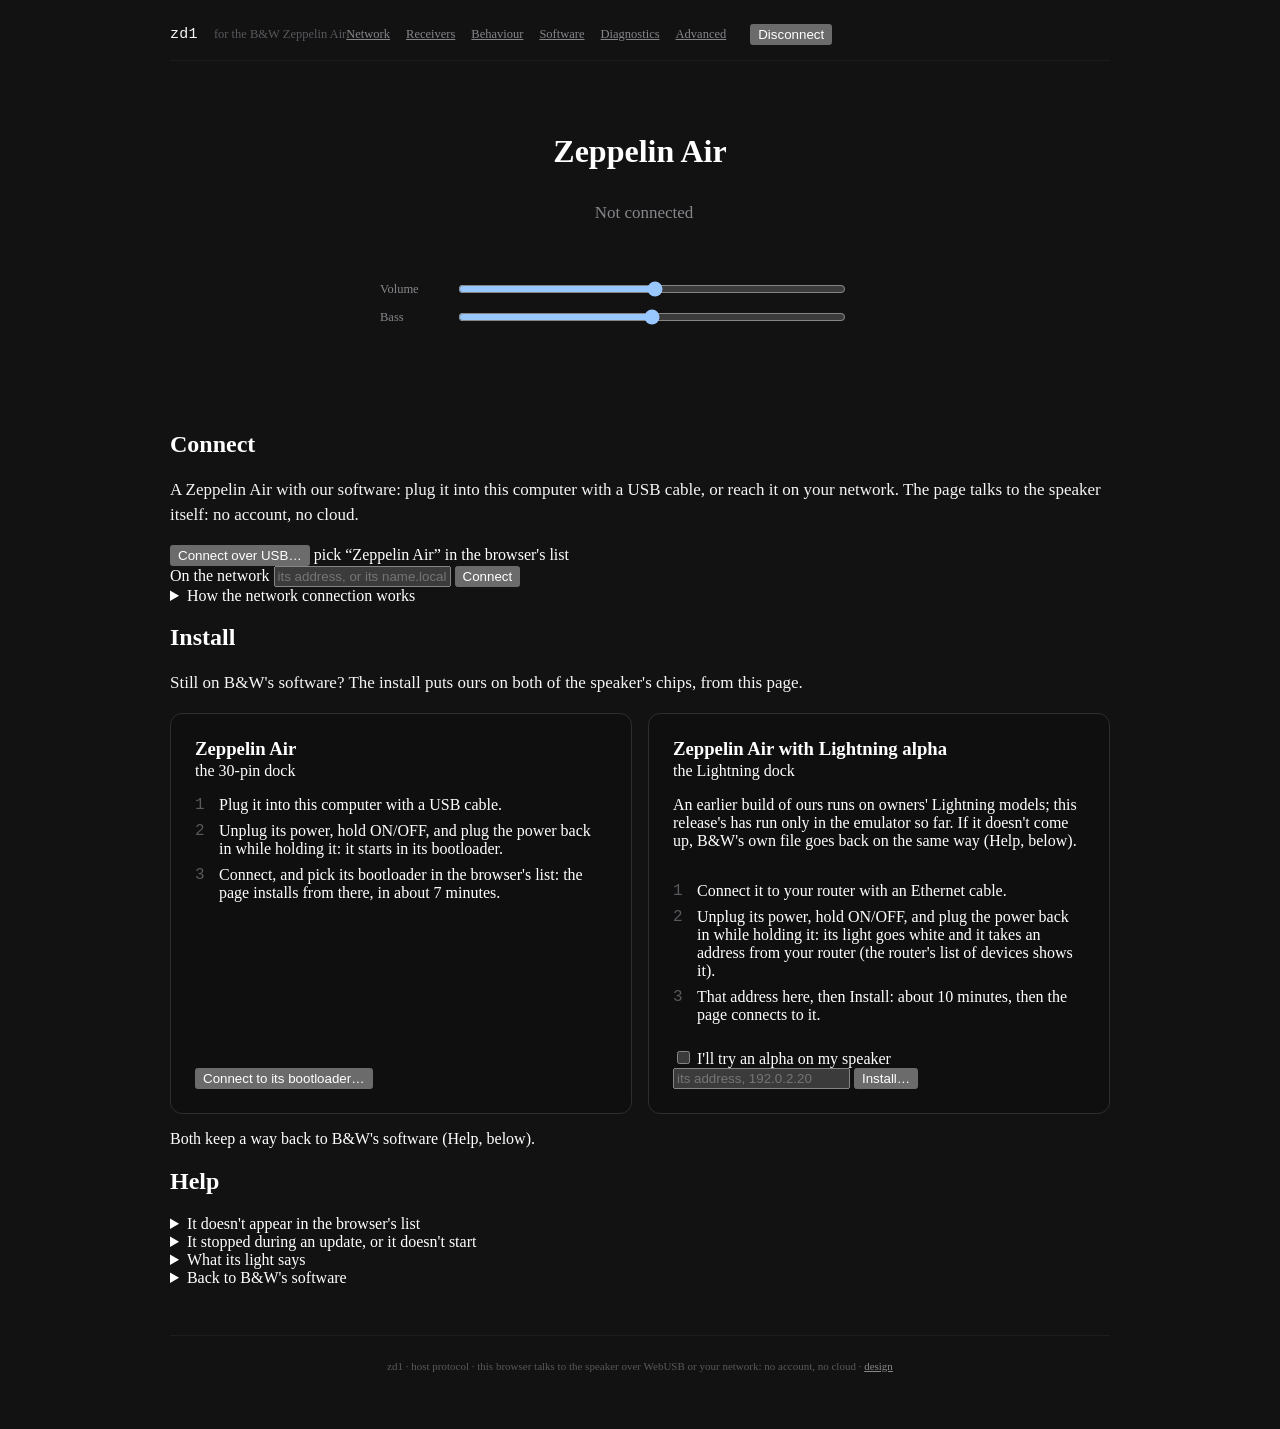
==== commit f7c3397e: "The page says when ON/OFF is held, not pressed, and until when Pairing over the network and a networ" ====
--- a/host/web/www/index.html
+++ b/host/web/www/index.html
@@ -61,11 +61,11 @@
   <section id="welcome" class="panel">
     <h2>Connect</h2>
     <div class="panel-body">
-      <p class="lead">A Zeppelin Air or an A7 with our software: plug it into this computer with a USB cable, or reach it on
+      <p class="lead">A Zeppelin Air with our software: plug it into this computer with a USB cable, or reach it on
          your network. The page talks to the speaker itself: no account, no cloud.</p>
       <p id="nousb" class="warn" hidden>This browser has no WebUSB: open the page in Chrome, Edge, Brave or Opera.</p>
       <div class="row"><button type="button" id="connect" class="primary">Connect over USB…</button>
-        <span class="small">pick “Zeppelin Air” (an A7: “A7”) in the browser's list</span></div>
+        <span class="small">pick “Zeppelin Air” in the browser's list</span></div>
       <form id="net-form" class="row">
         <label for="net-addr">On the network</label>
         <input id="net-addr" class="grow" autocomplete="off" spellcheck="false" placeholder="its address, or its name.local">
@@ -112,32 +112,9 @@
             <li>That address here, then Install: about 10 minutes, then the page connects to it.</li>
           </ol>
           <div class="stack">
-            <label class="check"><input id="zd1l-try" type="checkbox"> I'll try an alpha on my speaker</label>
+            <label class="check"><input id="zd1l-alpha" type="checkbox"> I'll try an alpha on my speaker</label>
             <form id="zd1l-form" class="row">
               <input id="zd1l-addr" class="grow" autocomplete="off" spellcheck="false" placeholder="its address, 192.0.2.20" aria-label="Its address">
-              <button type="submit">Install…</button>
-            </form>
-          </div>
-        </article>
-        <article class="choice">
-          <h3>A7 <span class="tag">untried</span></h3>
-          <p class="small">no dock</p>
-          <p class="small">Ours has never run on an A7, only in the emulator: its own sound tuning is there, but its
-             updater is an older build than the Lightning model's and its bootloader has never been read. If it doesn't
-             come up, B&amp;W's own file goes back on the same way (Help, below).</p>
-          <ol class="steps">
-            <li>Best with an Ethernet cable to your router (its updater is up in seconds; on Wi-Fi it takes about a
-                minute).</li>
-            <li>Start its updater: unplug its power, hold ON/OFF and plug the power back in while holding it: its light
-                goes white. It takes an address from your router (the router's list of devices shows it).</li>
-            <li>First run <span class="data">tools/zeppelin bl2web ADDRESS a7.fw</span> from the repository without
-                <span class="data">--yes</span>: it writes nothing and says whether its updater takes our file the way
-                this page sends it. Then that address here, and Install: about 10 minutes, then the page connects.</li>
-          </ol>
-          <div class="stack">
-            <label class="check"><input id="a7-try" type="checkbox"> I'll try it on my A7 first</label>
-            <form id="a7-form" class="row">
-              <input id="a7-addr" class="grow" autocomplete="off" spellcheck="false" placeholder="its address, 192.0.2.20" aria-label="The A7's address">
               <button type="submit">Install…</button>
             </form>
           </div>
@@ -179,8 +156,7 @@
         <dl class="facts">
           <dt>Red, breathing</dt><dd>starting</dd>
           <dt>Dim red</dt><dd>standby</dd>
-          <dt>White</dt><dd>playing from the network; on the Lightning model (and, we expect, the A7) held at
-              power-up, its updater waiting</dd>
+          <dt>White</dt><dd>playing from the network; on the Lightning model held at power-up, its updater waiting</dd>
           <dt>Sky blue</dt><dd>playing from USB</dd>
           <dt>Purple, flashing</dt><dd>a change waits for a press of ON/OFF</dd>
           <dt>Amber, flashing</dt><dd>an update over the network waits for ON/OFF held 5 s</dd>
@@ -189,10 +165,9 @@
       <details class="triage">
         <summary>Back to B&amp;W's software</summary>
         <p>The Zeppelin Air: connect to its bootloader (Install, above) and choose “Back to B&amp;W's software” there,
-           with B&amp;W's update file and its main board's firmware, or a backup this page kept. The Lightning model and
-           the A7: B&amp;W's own file through its updater, the way the install went (<span class="data">zd1lv20435.fw</span>
-           in the repository's <span class="data">blobs/zd1l</span>, <span class="data">a7v20477.fw</span> in
-           <span class="data">blobs/a7</span>).</p>
+           with B&amp;W's update file and its main board's firmware, or a backup this page kept. The Lightning model:
+           B&amp;W's own file through its updater, the way the install went (<span class="data">zd1lv20435.fw</span>,
+           in the repository's <span class="data">blobs/zd1l</span>).</p>
       </details>
     </div>
   </section>
@@ -311,7 +286,6 @@
       <h2>Software</h2>
       <div class="panel-body">
         <dl class="facts">
-          <dt>Model</dt><dd id="model"></dd>
           <dt>Main board</dt><dd id="fw" class="data"></dd>
           <dt>Network module</dt><dd id="os" class="data"></dd>
           <dt>System slots</dt><dd id="slots" class="data"></dd>
@@ -382,7 +356,7 @@
   WebUSB or your network: no account, no cloud · <a href="design.html">design</a></footer>
 
 <dialog id="press">
-  <h2><i class="lamp on press-lamp"></i>Press ON/OFF on the speaker</h2>
+  <h2><i class="lamp on press-lamp"></i><span id="press-title">Press ON/OFF on the speaker</span></h2>
   <p id="press-what">Its light flashes purple: a press there allows this change (and the next ones for 10 minutes). The
      press does nothing else.</p>
   <div class="row"><span class="grow"></span><button type="button" id="press-giveup" class="quiet">Give up</button></div>
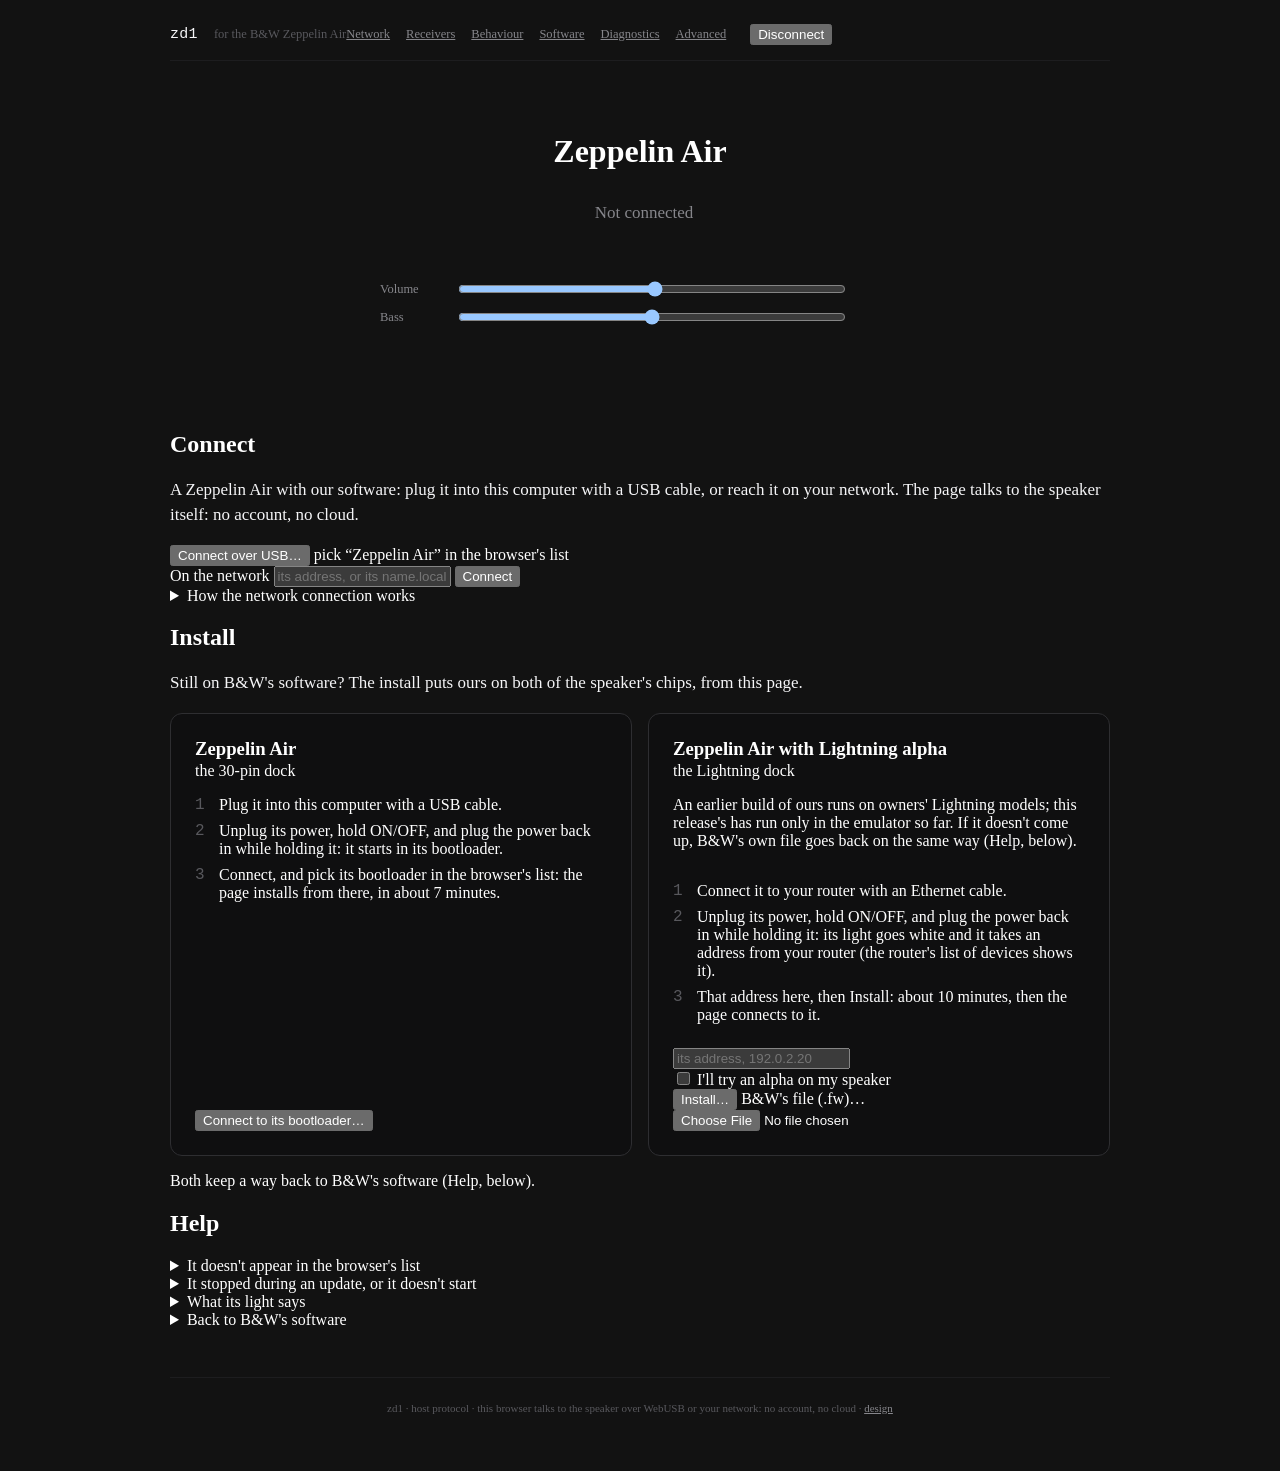
==== commit d4f28f37: "The page: speakers listed, no silent USB button, BL2's answers read What the page asks of its host i" ====
--- a/host/web/www/index.html
+++ b/host/web/www/index.html
@@ -65,7 +65,8 @@
          your network. The page talks to the speaker itself: no account, no cloud.</p>
       <p id="nousb" class="warn" hidden>This browser has no WebUSB: open the page in Chrome, Edge, Brave or Opera.</p>
       <div class="row"><button type="button" id="connect" class="primary">Connect over USB…</button>
-        <span class="small">pick “Zeppelin Air” in the browser's list</span></div>
+        <span id="usb-hint" class="small">pick “Zeppelin Air” in the browser's list</span></div>
+      <div id="net-list" class="list"></div>
       <form id="net-form" class="row">
         <label for="net-addr">On the network</label>
         <input id="net-addr" class="grow" autocomplete="off" spellcheck="false" placeholder="its address, or its name.local">
@@ -73,9 +74,9 @@
       </form>
       <details>
         <summary class="small">How the network connection works</summary>
-        <p class="small">The Network panel shows the speaker's address once connected over USB. The browser asks once to
-           let this page reach devices on your network; the speaker asks for ON/OFF held 5 s the first time, and knows
-           this browser from then on. Over the network the page does everything but the main board's firmware and the
+        <p class="small"><span id="net-how">The Network panel shows the speaker's address once connected over USB.
+           The browser asks once to let this page reach devices on your network.</span> The speaker asks for ON/OFF
+           held 5 s the first time, and knows this browser from then on. Over the network the page does everything but the main board's firmware and the
            module's boot image, which go over USB (the main board follows its system by itself).</p>
       </details>
     </div>
@@ -95,8 +96,8 @@
             <li>Plug it into this computer with a USB cable.</li>
             <li>Unplug its power, hold ON/OFF, and plug the power back in while holding it: it starts in its
                 bootloader.</li>
-            <li>Connect, and pick its bootloader in the browser's list: the page installs from there, in about 7
-                minutes.</li>
+            <li id="dfu-step">Connect, and pick its bootloader in the browser's list: the page installs from there, in
+                about 7 minutes.</li>
           </ol>
           <div class="row"><button type="button" id="connect-dfu">Connect to its bootloader…</button></div>
         </article>
@@ -109,15 +110,19 @@
             <li>Connect it to your router with an Ethernet cable.</li>
             <li>Unplug its power, hold ON/OFF, and plug the power back in while holding it: its light goes white and
                 it takes an address from your router (the router's list of devices shows it).</li>
-            <li>That address here, then Install: about 10 minutes, then the page connects to it.</li>
+            <li><span><span id="zd1l-step">That address here</span>, then Install: about 10 minutes, then the page
+                connects to it.</span></li>
           </ol>
-          <div class="stack">
+          <form id="zd1l-form" class="stack">
+            <div class="row">
+              <input id="zd1l-addr" class="grow" autocomplete="off" spellcheck="false" placeholder="its address, 192.0.2.20" aria-label="Its address">
+              <button type="button" id="zd1l-find" hidden>Find it</button>
+            </div>
+            <p id="zd1l-seen" class="small" hidden></p>
             <label class="check"><input id="zd1l-alpha" type="checkbox"> I'll try an alpha on my speaker</label>
-            <form id="zd1l-form" class="row">
-              <input id="zd1l-addr" class="grow" autocomplete="off" spellcheck="false" placeholder="its address, 192.0.2.20" aria-label="Its address">
-              <button type="submit">Install…</button>
-            </form>
-          </div>
+            <div class="row"><button type="submit" id="zd1l-install">Install…</button>
+              <label class="file button">B&amp;W's file (.fw)…<input id="zd1l-file" type="file" accept=".fw"></label></div>
+          </form>
         </article>
       </div>
       <p class="small">Both keep a way back to B&amp;W's software (Help, below).</p>
@@ -127,7 +132,7 @@
   <section id="help" class="panel">
     <h2>Help</h2>
     <div class="panel-body">
-      <details class="triage">
+      <details class="triage" id="help-usb">
         <summary>It doesn't appear in the browser's list</summary>
         <ul>
           <li>B&amp;W's software never appears: start the speaker in its bootloader (Install, above).</li>
@@ -166,8 +171,9 @@
         <summary>Back to B&amp;W's software</summary>
         <p>The Zeppelin Air: connect to its bootloader (Install, above) and choose “Back to B&amp;W's software” there,
            with B&amp;W's update file and its main board's firmware, or a backup this page kept. The Lightning model:
-           B&amp;W's own file through its updater, the way the install went (<span class="data">zd1lv20435.fw</span>,
-           in the repository's <span class="data">blobs/zd1l</span>).</p>
+           B&amp;W's own file through its updater, the way the install went: “B&amp;W's file” on its card (Install,
+           above) with <span class="data">zd1lv20435.fw</span> (in the repository's
+           <span class="data">blobs/zd1l</span>).</p>
       </details>
     </div>
   </section>
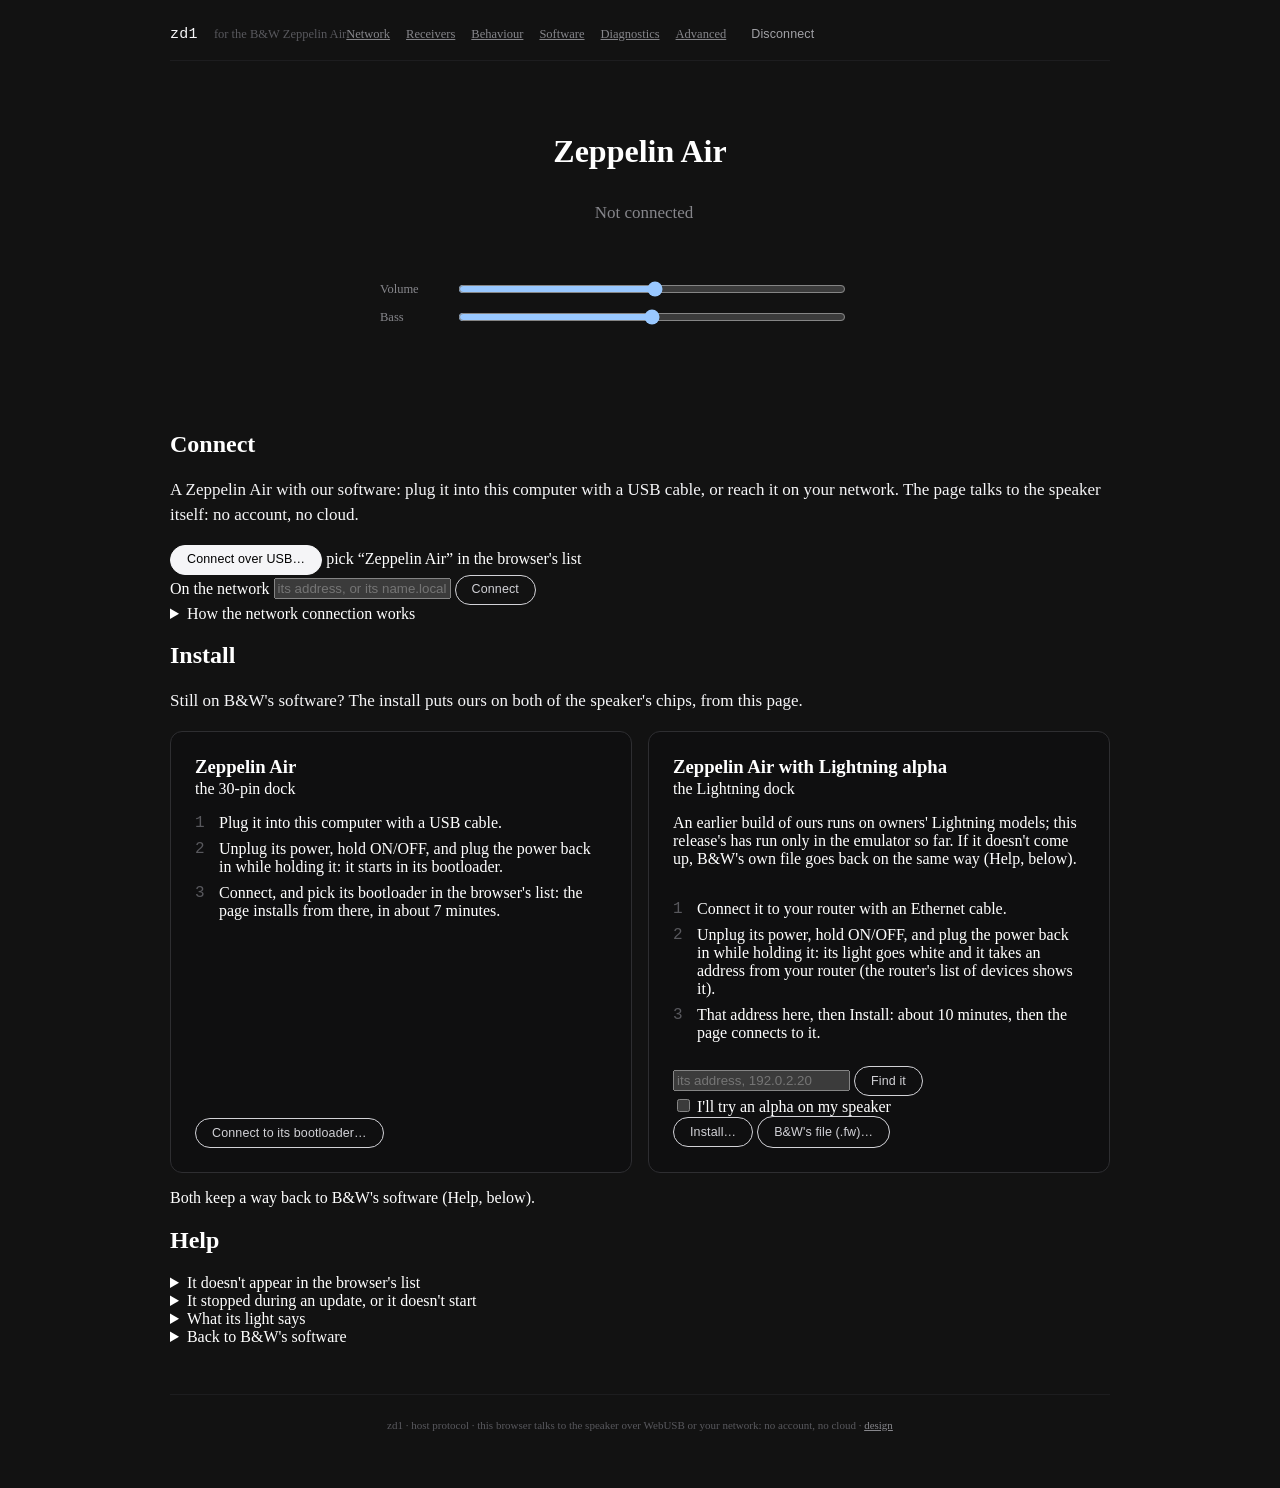
==== commit dd654a35: "The page's updates on a Zeppelin Air with Lightning; the MCU says its model On a ZD1L the page plann" ====
--- a/host/web/www/index.html
+++ b/host/web/www/index.html
@@ -292,6 +292,7 @@
       <h2>Software</h2>
       <div class="panel-body">
         <dl class="facts">
+          <dt>Model</dt><dd id="model"></dd>
           <dt>Main board</dt><dd id="fw" class="data"></dd>
           <dt>Network module</dt><dd id="os" class="data"></dd>
           <dt>System slots</dt><dd id="slots" class="data"></dd>
